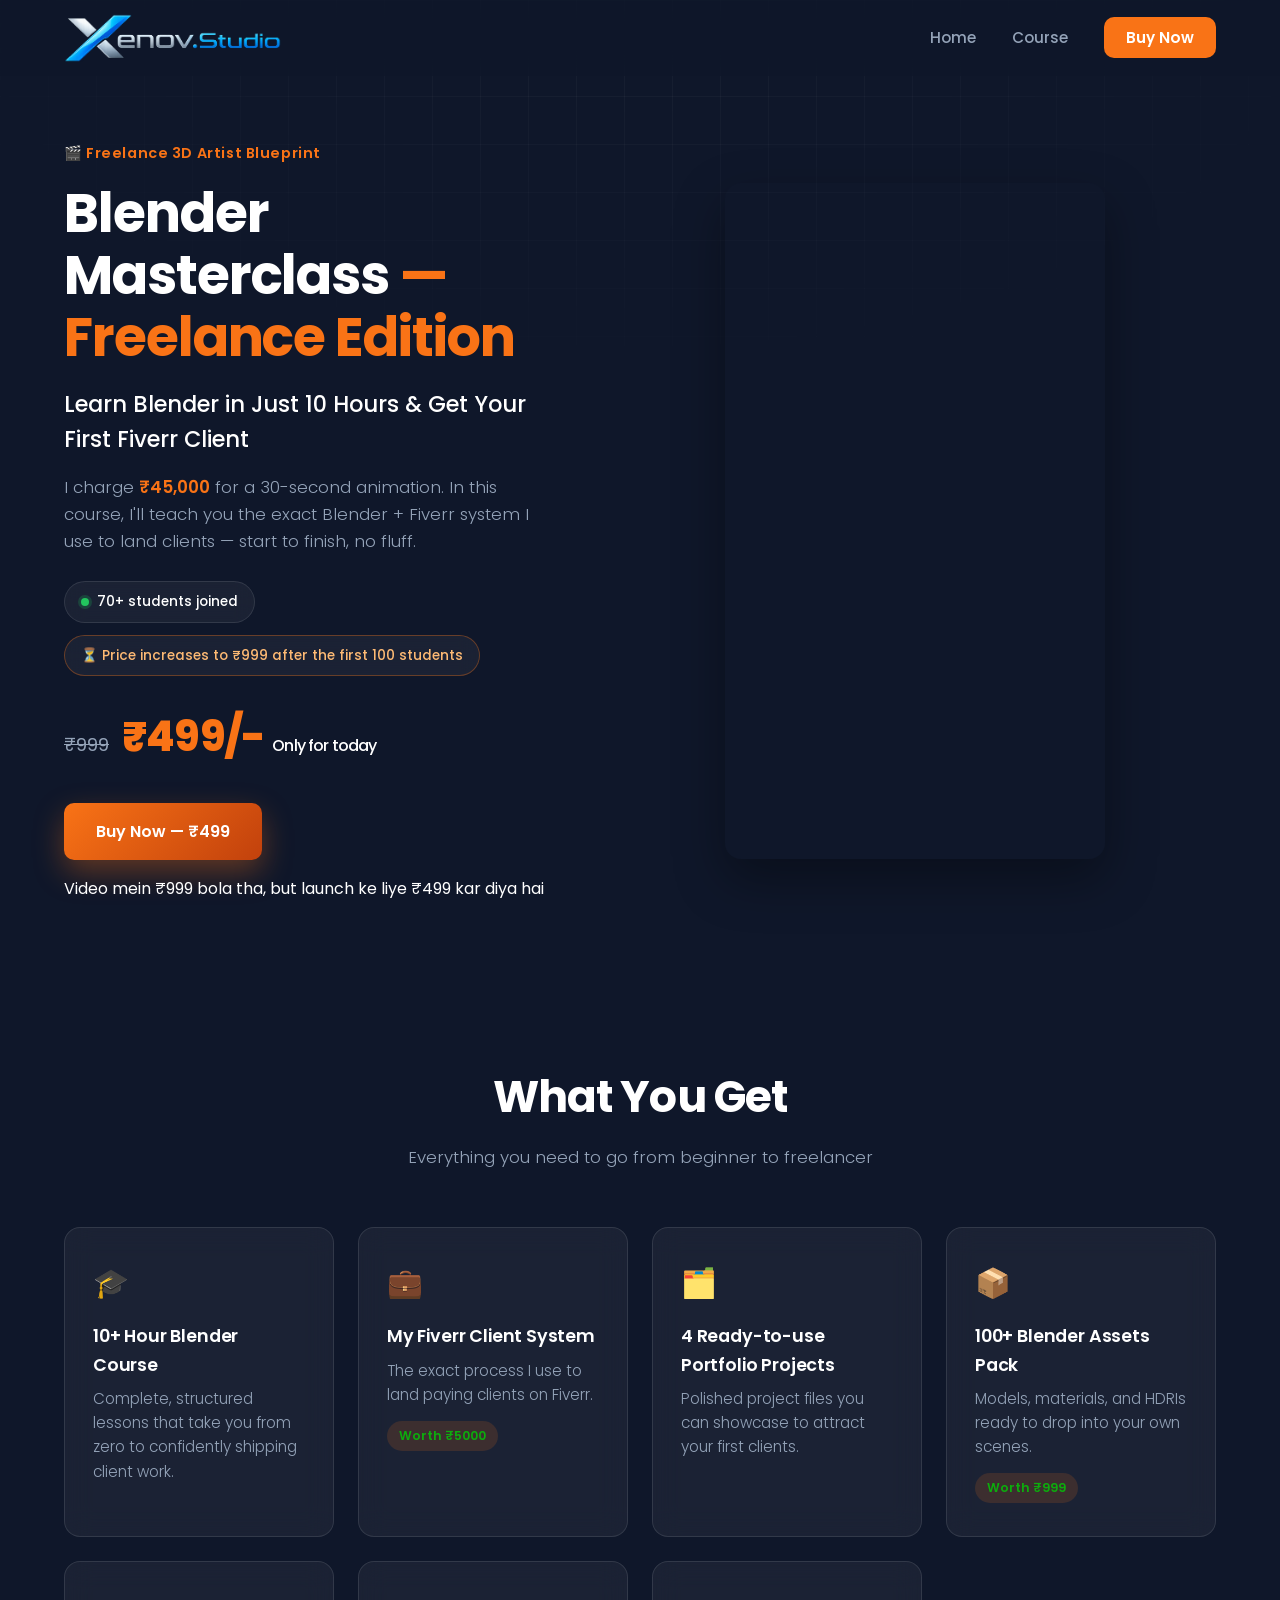
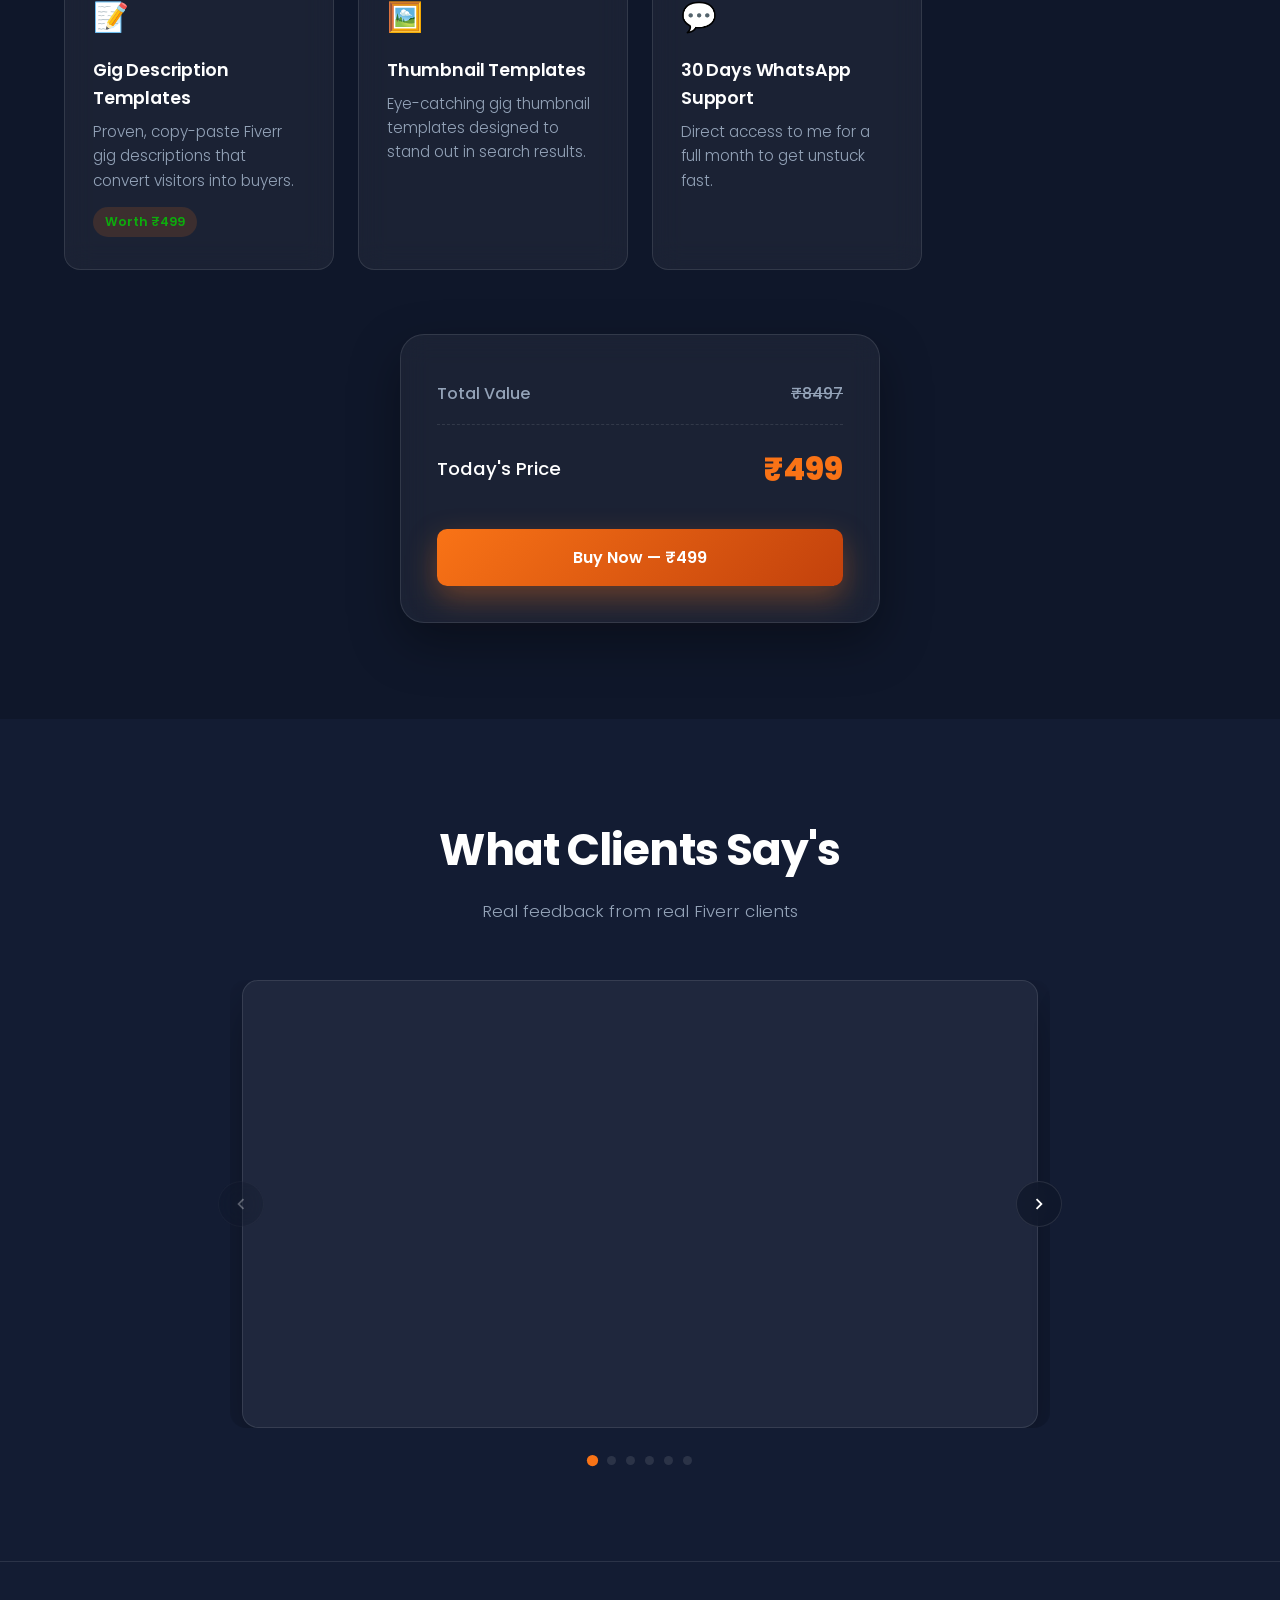
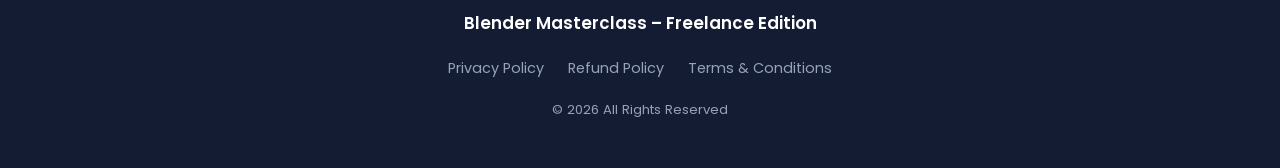
==== payment.html @ 262f9ca8 "Add files via upload" ====
<!doctype html>
<html lang="en">
  <head>
    <meta charset="UTF-8" />
    <meta name="viewport" content="width=device-width, initial-scale=1.0" />
    <title>
      Blender Masterclass – Freelance Edition | Learn Blender in 10 Hours
    </title>
    <meta
      name="description"
      content="Learn Blender in just 10 hours and land your first Fiverr client with the exact Blender + Fiverr system used to charge ₹45,000 per animation."
    />

    <!-- Google Font: Poppins -->
    <link rel="icon" type="image/png" href="images/favicon.ico" />
    <link rel="preconnect" href="https://fonts.googleapis.com" />
    <link rel="preconnect" href="https://fonts.gstatic.com" crossorigin />
    <link
      href="https://fonts.googleapis.com/css2?family=Poppins:wght@300;400;500;600;700;800&display=swap"
      rel="stylesheet"
    />

    <link rel="stylesheet" href="style1.css" />
  </head>
  <body>
    <!-- ===================== VIEWPORT GRID BACKDROP (decorative, purely visual) ===================== -->
    <div class="viewport-grid" aria-hidden="true"></div>

    <!-- ===================== NAVIGATION ===================== -->
    <header class="navbar" id="navbar">
      <nav class="nav-container">
        <a href="#home" class="logo">
          <img src="images/Logo.png" alt="BlenderMC Logo" class="logo-img" />
        </a>

        <button
          class="hamburger"
          id="hamburger"
          aria-label="Toggle navigation menu"
          aria-expanded="false"
          aria-controls="nav-menu"
        >
          <span></span>
          <span></span>
          <span></span>
        </button>

        <ul class="nav-menu" id="nav-menu">
          <li><a href="index.html" class="nav-link">Home</a></li>
          <li><a href="#" class="nav-link">Course</a></li>
          <!-- <li><a href="index.html/contact" class="nav-link">Contact</a></li> -->
          <li>
            <!-- REPLACE HERE: Point this Buy Now link to your Razorpay payment link -->
            <a
              href="https://razorpay.com/payment-link/plink_TEoRaVgR99mHNc"
              class="nav-link nav-cta"
              id="navBuyBtn"
              >Buy Now</a
            >
          </li>
        </ul>
      </nav>
    </header>

    <main>
      <!-- ===================== HERO SECTION ===================== -->
      <section class="hero" id="home">
        <div class="hero-container">
          <div class="hero-content fade-in">
            <p class="eyebrow">🎬 Freelance 3D Artist Blueprint</p>

            <h1 class="hero-title">
              Blender Masterclass
              <span class="accent-text">— Freelance Edition</span>
            </h1>

            <p class="hero-subtitle">
              Learn Blender in Just 10 Hours &amp; Get Your First Fiverr Client
            </p>

            <p class="hero-description">
              I charge <strong>₹45,000</strong> for a 30-second animation. In
              this course, I'll teach you the exact Blender + Fiverr system I
              use to land clients — start to finish, no fluff.
            </p>

            <div class="hero-badges">
              <span class="badge">
                <span class="badge-dot" aria-hidden="true"></span>
                70+ students joined
              </span>
              <span class="badge badge-warning">
                ⏳ Price increases to ₹999 after the first 100 students
              </span>
            </div>

            <div class="price-tag">
              <span class="price-old">₹999</span>
              <span class="price-new"
                >₹499/- <small>Only for today</small></span
              >
            </div>

            <div class="hero-cta">
              <!-- REPLACE HERE: Add your Razorpay payment link to this Buy Now button -->
              <a
                href="https://razorpay.com/payment-link/plink_TEoRaVgR99mHNc"
                class="btn btn-primary"
                id="heroBuyBtn"
              >
                Buy Now — ₹499
              </a>
              <!-- REPLACE HERE: Add your WhatsApp chat link (e.g. https://wa.me/916297179352) -->
              <!-- <a
                href="https://wa.me/916297179352"
                class="btn btn-secondary"
                id="heroWhatsappBtn"
                target="_blank"
                rel="noopener"
              >
                <svg
                  class="btn-icon"
                  viewBox="0 0 24 24"
                  width="20"
                  height="20"
                  aria-hidden="true"
                >
                  <path
                    fill="currentColor"
                    d="M12.04 2C6.58 2 2.13 6.45 2.13 11.91c0 1.75.46 3.48 1.32 4.98L2.05 22l5.25-1.38a9.9 9.9 0 0 0 4.74 1.2h.01c5.46 0 9.91-4.45 9.91-9.91 0-2.65-1.03-5.14-2.9-7.01A9.86 9.86 0 0 0 12.04 2zm0 18.13h-.01c-1.48 0-2.93-.4-4.2-1.15l-.3-.18-3.12.82.83-3.04-.2-.31a8.18 8.18 0 0 1-1.26-4.36c0-4.54 3.7-8.23 8.26-8.23 2.2 0 4.27.86 5.83 2.42a8.18 8.18 0 0 1 2.41 5.82c0 4.55-3.7 8.24-8.24 8.24z"
                  />
                </svg>
                Chat on WhatsApp
              </a> -->
              <p>
                Video mein ₹999 bola tha, but launch ke liye ₹499 kar diya hai
              </p>
            </div>
          </div>

          <div class="hero-visual fade-in">
            <!-- Signature element: hero video styled as a Blender viewport frame -->
            <div class="viewport-frame float-anim">
              <!-- REPLACE HERE: swap YOUR_VIDEO_ID with your actual YouTube video/Shorts ID -->
              <div class="video-wrapper-vertical">
                <iframe
                  src="https://www.youtube.com/embed/dFa8QdQva6A"
                  title="Blender Masterclass Course Preview"
                  frameborder="0"
                  referrerpolicy="strict-origin-when-cross-origin"
                  allow="
                    accelerometer;
                    autoplay;
                    clipboard-write;
                    encrypted-media;
                    gyroscope;
                    picture-in-picture;
                  "
                  allowfullscreen
                  loading="lazy"
                ></iframe>
              </div>
            </div>
          </div>
        </div>
      </section>

      <!-- ===================== WHAT YOU GET SECTION ===================== -->
      <section class="features-section" id="course">
        <div class="section-container">
          <h2 class="section-heading fade-in">What You Get</h2>
          <p class="section-subheading fade-in">
            Everything you need to go from beginner to freelancer
          </p>

          <div class="features-grid">
            <div class="feature-card fade-in">
              <span class="feature-icon" aria-hidden="true">🎓</span>
              <h3>10+ Hour Blender Course</h3>
              <p>
                Complete, structured lessons that take you from zero to
                confidently shipping client work.
              </p>
            </div>

            <div class="feature-card fade-in">
              <span class="feature-icon" aria-hidden="true">💼</span>
              <h3>My Fiverr Client System</h3>
              <p>The exact process I use to land paying clients on Fiverr.</p>
              <span class="feature-value">Worth ₹5000</span>
            </div>

            <div class="feature-card fade-in">
              <span class="feature-icon" aria-hidden="true">🗂️</span>
              <h3>4 Ready-to-use Portfolio Projects</h3>
              <p>
                Polished project files you can showcase to attract your first
                clients.
              </p>
            </div>

            <div class="feature-card fade-in">
              <span class="feature-icon" aria-hidden="true">📦</span>
              <h3>100+ Blender Assets Pack</h3>
              <p>
                Models, materials, and HDRIs ready to drop into your own scenes.
              </p>
              <span class="feature-value">Worth ₹999</span>
            </div>

            <div class="feature-card fade-in">
              <span class="feature-icon" aria-hidden="true">📝</span>
              <h3>Gig Description Templates</h3>
              <p>
                Proven, copy-paste Fiverr gig descriptions that convert visitors
                into buyers.
              </p>
              <span class="feature-value">Worth ₹499</span>
            </div>

            <div class="feature-card fade-in">
              <span class="feature-icon" aria-hidden="true">🖼️</span>
              <h3>Thumbnail Templates</h3>
              <p>
                Eye-catching gig thumbnail templates designed to stand out in
                search results.
              </p>
            </div>

            <div class="feature-card fade-in">
              <span class="feature-icon" aria-hidden="true">💬</span>
              <h3>30 Days WhatsApp Support</h3>
              <p>Direct access to me for a full month to get unstuck fast.</p>
            </div>
          </div>

          <!-- Pricing summary -->
          <div class="pricing-summary fade-in">
            <div class="pricing-row">
              <span>Total Value</span>
              <span class="pricing-strike">₹8497</span>
            </div>
            <div class="pricing-row pricing-row-final">
              <span>Today's Price</span>
              <span class="pricing-final">₹499</span>
            </div>
            <!-- REPLACE HERE: Add your Razorpay payment link to this Buy Now button -->
            <a
              href="https://razorpay.com/payment-link/plink_TEoRaVgR99mHNc"
              class="btn btn-primary btn-block"
              id="featuresBuyBtn"
              >Buy Now — ₹499</a
            >
          </div>
        </div>
      </section>
      <!-- ===================== CUSTOMER REVIEWS SECTION ===================== -->
      <section class="reviews-section" id="reviews">
        <div class="section-container">
          <h2 class="section-heading fade-in">What Clients Say's</h2>
          <p class="section-subheading fade-in">
            Real feedback from real Fiverr clients
          </p>

          <div class="reviews-carousel fade-in" id="reviewsCarousel">
            <div class="carousel-viewport">
              <div class="reviews-track" id="reviewsTrack">
                <!-- Slide 1: YouTube video testimonial -->
                <div class="review-slide">
                  <div class="slide-frame">
                    <!-- REPLACE HERE: swap YOUR_VIDEO_ID with your testimonial video's YouTube ID -->
                    <iframe
                      src="https://www.youtube.com/embed/7azo1lVcGx8?si=S8cuepC3qhZwIMTM"
                      title="Client video testimonial"
                      frameborder="0"
                      referrerpolicy="strict-origin-when-cross-origin"
                      allow="
                        accelerometer;
                        autoplay;
                        clipboard-write;
                        encrypted-media;
                        gyroscope;
                        picture-in-picture;
                      "
                      allowfullscreen
                      loading="lazy"
                    ></iframe>
                  </div>
                </div>

                <!-- Slide 2: Fiverr gig screenshot (part 1) -->
                <div class="review-slide">
                  <div class="slide-frame slide-frame-image">
                    <!-- REPLACE HERE: swap with your Fiverr gig screenshot (top part) -->
                    <img
                      src="images/fiverr-gig-1.jpeg"
                      alt="Fiverr gig listing screenshot, part 1"
                      loading="lazy"
                    />
                  </div>
                </div>

                <!-- Slide 3: Fiverr gig screenshot (part 2) -->
                <div class="review-slide">
                  <div class="slide-frame slide-frame-image">
                    <!-- REPLACE HERE: swap with your Fiverr gig screenshot (remaining part) -->
                    <img
                      src="images/fiverr-gig-2.jpeg"
                      alt="Fiverr gig listing screenshot, part 2"
                      loading="lazy"
                    />
                  </div>
                </div>

                <!-- Slide 4: Client review 1 -->
                <div class="review-slide">
                  <div class="slide-frame slide-frame-review">
                    <div class="review-card">
                      <svg
                        class="quote-icon"
                        viewBox="0 0 32 24"
                        width="36"
                        aria-hidden="true"
                      >
                        <path
                          fill="currentColor"
                          d="M0 24V13.5C0 6 4.8 0.8 12 0v5.5C8 6.5 5.6 9 5.6 13.5H12V24H0zm18 0V13.5C18 6 22.8 0.8 30 0v5.5c-4 1-6.4 3.5-6.4 8H30V24H18z"
                        />
                      </svg>
                      <div class="testi-stars">★★★★★</div>
                      <!-- REPLACE HERE: swap in your client's review text -->
                      <p class="review-text">
                        "Amazing experience working with him! He understood
                        exactly what I wanted and delivered a high-quality video
                        even better than I expected. Communication was smooth,
                        and he was very professional throughout the whole
                        process. I highly recommend him and will definitely work
                        with him again!"
                      </p>
                      <div class="review-author">
                        <!-- REPLACE HERE: swap with client's profile/company logo -->
                        <img
                          src="images/client-logo-1.jpeg"
                          alt=""
                          class="review-avatar"
                          loading="lazy"
                        />
                        <div class="review-author-info">
                          <!-- REPLACE HERE: client name -->
                          <span class="review-name">Zetch_</span>
                          <!-- REPLACE HERE: client country/region -->
                          <span class="review-location">— Turkey</span>
                        </div>
                      </div>
                    </div>
                  </div>
                </div>

                <!-- Slide 5: Client review 2 -->
                <div class="review-slide">
                  <div class="slide-frame slide-frame-review">
                    <div class="review-card">
                      <svg
                        class="quote-icon"
                        viewBox="0 0 32 24"
                        width="36"
                        aria-hidden="true"
                      >
                        <path
                          fill="currentColor"
                          d="M0 24V13.5C0 6 4.8 0.8 12 0v5.5C8 6.5 5.6 9 5.6 13.5H12V24H0zm18 0V13.5C18 6 22.8 0.8 30 0v5.5c-4 1-6.4 3.5-6.4 8H30V24H18z"
                        />
                      </svg>
                      <div class="testi-stars">★★★★★</div>
                      <!-- REPLACE HERE: swap in your client's review text -->
                      <p class="review-text">
                        "Amazing work! Super easy to communicate with and very
                        responsive to feedback. The delivery exceeded my
                        expectations and I'll definitely come back for more
                        projects!"
                      </p>
                      <div class="review-author">
                        <!-- REPLACE HERE: swap with client's profile/company logo -->
                        <img
                          src="images/client-logo-2.jpeg"
                          alt=""
                          class="review-avatar"
                          loading="lazy"
                        />
                        <div class="review-author-info">
                          <!-- REPLACE HERE: client name -->
                          <span class="review-name">Perimvo</span>
                          <!-- REPLACE HERE: client country/region -->
                          <span class="review-location">_Netherlands</span>
                        </div>
                      </div>
                    </div>
                  </div>
                </div>

                <!-- Slide 6: Client review 3 -->
                <div class="review-slide">
                  <div class="slide-frame slide-frame-review">
                    <div class="review-card">
                      <svg
                        class="quote-icon"
                        viewBox="0 0 32 24"
                        width="36"
                        aria-hidden="true"
                      >
                        <path
                          fill="currentColor"
                          d="M0 24V13.5C0 6 4.8 0.8 12 0v5.5C8 6.5 5.6 9 5.6 13.5H12V24H0zm18 0V13.5C18 6 22.8 0.8 30 0v5.5c-4 1-6.4 3.5-6.4 8H30V24H18z"
                        />
                      </svg>
                      <div class="testi-stars">★★★★★</div>
                      <!-- REPLACE HERE: swap in your client's review text -->
                      <p class="review-text">
                        "Best guy on Fiverr, i order from him only!"
                      </p>
                      <div class="review-author">
                        <!-- REPLACE HERE: swap with client's profile/company logo -->
                        <img
                          src="images/client-logo-3.jpeg"
                          alt=""
                          class="review-avatar"
                          loading="lazy"
                        />
                        <div class="review-author-info">
                          <!-- REPLACE HERE: client name -->
                          <span class="review-name">Teamblazeforce</span>
                          <!-- REPLACE HERE: client country/region -->
                          <span class="review-location">_Norway</span>
                        </div>
                      </div>
                    </div>
                  </div>
                </div>
              </div>
            </div>

            <!-- Prev / Next controls -->
            <button
              class="carousel-btn carousel-btn-prev"
              id="prevSlideBtn"
              aria-label="Previous slide"
            >
              <svg
                viewBox="0 0 24 24"
                width="22"
                height="22"
                aria-hidden="true"
              >
                <path
                  fill="currentColor"
                  d="M15.4 7.4 14 6l-6 6 6 6 1.4-1.4L10.8 12z"
                />
              </svg>
            </button>
            <button
              class="carousel-btn carousel-btn-next"
              id="nextSlideBtn"
              aria-label="Next slide"
            >
              <svg
                viewBox="0 0 24 24"
                width="22"
                height="22"
                aria-hidden="true"
              >
                <path
                  fill="currentColor"
                  d="M8.6 7.4 10 6l6 6-6 6-1.4-1.4L13.2 12z"
                />
              </svg>
            </button>
          </div>

          <!-- Pagination dots (generated by JS) -->
          <div
            class="carousel-dots"
            id="carouselDots"
            role="tablist"
            aria-label="Review slides"
          ></div>
        </div>
      </section>
    </main>

    <!-- ===================== FOOTER ===================== -->
    <footer class="footer">
      <div class="section-container footer-container">
        <p class="footer-brand">Blender Masterclass – Freelance Edition</p>
        <ul class="footer-links">
          <li><a href="#">Privacy Policy</a></li>
          <li><a href="#">Refund Policy</a></li>
          <li><a href="#">Terms &amp; Conditions</a></li>
        </ul>
        <p class="footer-copy">© 2026 All Rights Reserved</p>
      </div>
    </footer>

    <script src="script1.js"></script>
  </body>
</html>
---- style1.css ----
/* ==========================================================================
   Blender Masterclass – Freelance Edition
   style.css
   --------------------------------------------------------------------------
   Design tokens live at the top as CSS custom properties. The visual concept
   borrows from Blender's own 3D viewport: a dark workspace, dashed corner
   brackets that frame the hero preview like a viewport gizmo, and a fine
   background grid reminiscent of the 3D-cursor grid floor in Blender.
   ========================================================================== */

:root {
  /* ---- Color tokens ---- */
  --color-bg: #0F172A;
  --color-bg-soft: #131c33;
  --color-surface: rgba(255, 255, 255, 0.05);
  --color-surface-border: rgba(255, 255, 255, 0.1);
  --color-text: #FFFFFF;
  --color-text-muted: #94A3B8;
  --color-accent: #F97316;
  --color-accent-dark: #C2410C;
  --color-accent-soft: rgba(249, 115, 22, 0.15);
  --color-success: #22C55E;

  /* ---- Typography ---- */
  --font-main: 'Poppins', -apple-system, BlinkMacSystemFont, sans-serif;

  /* ---- Layout ---- */
  --max-width: 1200px;
  --radius-sm: 10px;
  --radius-md: 16px;
  --radius-lg: 24px;
  --nav-height: 76px;

  /* ---- Shadows ---- */
  --shadow-soft: 0 20px 50px rgba(0, 0, 0, 0.35);
  --shadow-glow: 0 0 0 1px rgba(249, 115, 22, 0.25), 0 20px 40px rgba(249, 115, 22, 0.15);

  /* ---- Motion ---- */
  --transition-fast: 0.2s ease;
  --transition-medium: 0.4s cubic-bezier(0.22, 1, 0.36, 1);
}

/* ==========================================================================
   Reset & base
   ========================================================================== */

* {
  margin: 0;
  padding: 0;
  box-sizing: border-box;
}

html {
  scroll-behavior: smooth;
  scroll-padding-top: var(--nav-height);
  overflow-x: hidden;
  width: 100%;
}

body {
  font-family: var(--font-main);
  background-color: var(--color-bg);
  color: var(--color-text);
  line-height: 1.6;
  overflow-x: hidden;
  width: 100%;
  max-width: 100vw;
  /* Blocks horizontal swipe/pan gestures on touch devices — this is what
     was letting a left-swipe drag the off-canvas mobile nav into view even
     though it's positioned outside the viewport. Vertical scrolling (pan-y)
     still works normally. */
  touch-action: pan-y;
  -webkit-font-smoothing: antialiased;
}

/*logo*/

.logo{
    display: flex;
    align-items: center;
    text-decoration: none;
}

.logo-img{
    height: 50px;   /* Adjust as needed */
    width: auto;
    display: block;
}

img {
  max-width: 100%;
  display: block;
}

a {
  text-decoration: none;
  color: inherit;
}

ul {
  list-style: none;
}

section {
  position: relative;
}

.section-container {
  max-width: var(--max-width);
  margin: 0 auto;
  padding: 96px 24px;
}

.section-heading {
  font-size: clamp(1.9rem, 3.5vw, 2.75rem);
  font-weight: 700;
  text-align: center;
  letter-spacing: -0.02em;
}

.section-subheading {
  text-align: center;
  color: var(--color-text-muted);
  max-width: 560px;
  margin: 12px auto 56px;
  font-weight: 300;
  font-size: 1.05rem;
}

.accent-text {
  color: var(--color-accent);
}

/* Decorative background grid, echoing a Blender viewport floor grid */
.viewport-grid {
  position: fixed;
  inset: 0;
  z-index: -1;
  background-image:
    linear-gradient(rgba(255, 255, 255, 0.035) 1px, transparent 1px),
    linear-gradient(90deg, rgba(255, 255, 255, 0.035) 1px, transparent 1px);
  background-size: 48px 48px;
  mask-image: radial-gradient(ellipse 80% 60% at 50% 0%, #000 10%, transparent 75%);
}

/* Respect reduced motion preference */
@media (prefers-reduced-motion: reduce) {
  html {
    scroll-behavior: auto;
  }
  *,
  *::before,
  *::after {
    animation-duration: 0.001ms !important;
    animation-iteration-count: 1 !important;
    transition-duration: 0.001ms !important;
    scroll-behavior: auto !important;
  }
}

/* Visible keyboard focus state for accessibility */
a:focus-visible,
button:focus-visible {
  outline: 2px solid var(--color-accent);
  outline-offset: 3px;
  border-radius: 4px;
}

/* ==========================================================================
   Buttons
   ========================================================================== */

.btn {
  display: inline-flex;
  align-items: center;
  justify-content: center;
  gap: 8px;
  padding: 16px 32px;
  border-radius: var(--radius-sm);
  font-weight: 600;
  font-size: 1rem;
  border: none;
  cursor: pointer;
  transition: transform var(--transition-fast), box-shadow var(--transition-fast), background var(--transition-fast);
  white-space: nowrap;
}

.btn-primary {
  background: linear-gradient(135deg, var(--color-accent), var(--color-accent-dark));
  color: #fff;
  box-shadow: 0 12px 30px rgba(249, 115, 22, 0.35);
}

.btn-primary:hover {
  transform: translateY(-3px);
  box-shadow: 0 16px 40px rgba(249, 115, 22, 0.5);
}

.btn-secondary {
  background: var(--color-surface);
  color: var(--color-text);
  border: 1px solid var(--color-surface-border);
  backdrop-filter: blur(10px);
}

.btn-secondary:hover {
  transform: translateY(-3px);
  border-color: var(--color-accent);
  background: rgba(249, 115, 22, 0.08);
}

.btn-block {
  width: 100%;
}

.btn-icon {
  flex-shrink: 0;
}

/* ==========================================================================
   Navbar
   ========================================================================== */

.navbar {
  position: sticky;
  top: 0;
  left: 0;
  right: 0;
  z-index: 100;
  height: var(--nav-height);
  display: flex;
  align-items: center;
  background: rgba(15, 23, 42, 0.7);
  backdrop-filter: blur(14px);
  -webkit-backdrop-filter: blur(14px);
  border-bottom: 1px solid transparent;
  transition: box-shadow var(--transition-medium), border-color var(--transition-medium), background var(--transition-medium);
}

.navbar.scrolled {
  background: rgba(15, 23, 42, 0.92);
  border-bottom-color: var(--color-surface-border);
  box-shadow: 0 10px 30px rgba(0, 0, 0, 0.35);
}

.nav-container {
  width: 100%;
  max-width: var(--max-width);
  margin: 0 auto;
  padding: 0 24px;
  display: flex;
  align-items: center;
  justify-content: space-between;
}

.logo {
  display: flex;
  align-items: center;
  gap: 8px;
  font-size: 1.25rem;
  font-weight: 700;
  letter-spacing: -0.01em;
}

.logo-mark {
  color: var(--color-accent);
  display: inline-flex;
}

.logo-accent {
  color: var(--color-accent);
}

.nav-menu {
  display: flex;
  align-items: center;
  gap: 36px;
}

.nav-link {
  font-size: 0.95rem;
  font-weight: 500;
  color: var(--color-text-muted);
  position: relative;
  transition: color var(--transition-fast);
}

.nav-link::after {
  content: "";
  position: absolute;
  left: 0;
  bottom: -6px;
  width: 0;
  height: 2px;
  background: var(--color-accent);
  transition: width var(--transition-fast);
}

.nav-link:hover {
  color: var(--color-text);
}

.nav-link:hover::after {
  width: 100%;
}

.nav-cta {
  background: var(--color-accent);
  color: #fff !important;
  padding: 10px 22px;
  border-radius: var(--radius-sm);
  font-weight: 600;
}

.nav-cta::after {
  display: none;
}

.nav-cta:hover {
  background: var(--color-accent-dark);
}

/* Hamburger (mobile) */
.hamburger {
  display: none;
  flex-direction: column;
  justify-content: center;
  gap: 5px;
  width: 40px;
  height: 40px;
  background: none;
  border: none;
  cursor: pointer;
  z-index: 110;
}

.hamburger span {
  display: block;
  width: 100%;
  height: 2px;
  background: var(--color-text);
  border-radius: 2px;
  transition: transform var(--transition-fast), opacity var(--transition-fast);
}

.hamburger.active span:nth-child(1) {
  transform: translateY(7px) rotate(45deg);
}

.hamburger.active span:nth-child(2) {
  opacity: 0;
}

.hamburger.active span:nth-child(3) {
  transform: translateY(-7px) rotate(-45deg);
}

/* ==========================================================================
   Hero
   ========================================================================== */

.hero {
  min-height: calc(100vh - var(--nav-height));
  display: flex;
  align-items: center;
  padding: 64px 0;
}

.hero-container {
  max-width: var(--max-width);
  margin: 0 auto;
  padding: 0 24px;
  display: grid;
  grid-template-columns: 0.9fr 1.1fr;
  gap: 56px;
  align-items: center;
}

.eyebrow {
  display: inline-block;
  color: var(--color-accent);
  font-weight: 600;
  font-size: 0.9rem;
  letter-spacing: 0.04em;
  margin-bottom: 18px;
}

.hero-title {
  font-size: clamp(2.2rem, 4.2vw, 3.4rem);
  font-weight: 700;
  line-height: 1.15;
  letter-spacing: -0.02em;
  margin-bottom: 18px;
}

.hero-subtitle {
  font-size: clamp(1.1rem, 2vw, 1.4rem);
  font-weight: 500;
  color: var(--color-text);
  margin-bottom: 16px;
}

.hero-description {
  color: var(--color-text-muted);
  font-weight: 300;
  font-size: 1.05rem;
  max-width: 520px;
  margin-bottom: 26px;
}

.hero-description strong {
  color: var(--color-accent);
  font-weight: 600;
}

.hero-badges {
  display: flex;
  flex-wrap: wrap;
  gap: 12px;
  margin-bottom: 28px;
}

.badge {
  display: inline-flex;
  align-items: center;
  gap: 8px;
  padding: 9px 16px;
  border-radius: 999px;
  background: var(--color-surface);
  border: 1px solid var(--color-surface-border);
  font-size: 0.85rem;
  font-weight: 500;
  color: var(--color-text);
  backdrop-filter: blur(10px);
}

.badge-dot {
  width: 8px;
  height: 8px;
  border-radius: 50%;
  background: var(--color-success);
  box-shadow: 0 0 0 3px rgba(34, 197, 94, 0.2);
}

.badge-warning {
  color: #FDBA74;
  border-color: rgba(249, 115, 22, 0.35);
}

.price-tag {
  display: flex;
  align-items: baseline;
  gap: 14px;
  margin-bottom: 32px;
}

.price-old {
  text-decoration: line-through;
  color: var(--color-text-muted);
  font-size: 1.15rem;
  font-weight: 400;
}

.price-new {
  font-size: clamp(2rem, 4vw, 2.6rem);
  font-weight: 800;
  color: var(--color-accent);
  letter-spacing: -0.02em;
}

.price-new small {
  font-size: 1rem;
  font-weight: 500;
  color: var(--color-text);
}

.hero-cta {
  display: flex;
  flex-wrap: wrap;
  gap: 16px;
}

/* ---- Hero visual: viewport-framed thumbnail (signature element) ---- */

.hero-visual {
  display: flex;
  justify-content: center;
}

.viewport-frame {
  position: relative;
  width: 100%;
  max-width: 420px;   /* was 620px — narrower to fit the vertical video */
}

.viewport-corner {
  position: absolute;
  width: 26px;
  height: 26px;
  border: 2px solid var(--color-accent);
  opacity: 0.9;
}

.viewport-corner.tl {
  top: -2px;
  left: -2px;
  border-right: none;
  border-bottom: none;
  border-top-left-radius: 8px;
}

.viewport-corner.tr {
  top: -2px;
  right: -2px;
  border-left: none;
  border-bottom: none;
  border-top-right-radius: 8px;
}

.viewport-corner.bl {
  bottom: -2px;
  left: -2px;
  border-right: none;
  border-top: none;
  border-bottom-left-radius: 8px;
}

.viewport-corner.br {
  bottom: -2px;
  right: -2px;
  border-left: none;
  border-top: none;
  border-bottom-right-radius: 8px;
}

.thumbnail-img {
  width: 100%;
  height: auto;
  border-radius: var(--radius-md);
  box-shadow: 0 25px 60px rgba(0, 0, 0, 0.45);
}

.viewport-tag {
  position: absolute;
  bottom: 30px;
  left: 30px;
  padding: 6px 12px;
  border-radius: 999px;
  background: rgba(15, 23, 42, 0.85);
  border: 1px solid var(--color-surface-border);
  font-size: 0.7rem;
  letter-spacing: 0.03em;
  color: var(--color-text-muted);
  backdrop-filter: blur(8px);
}

/* Floating animation for the hero thumbnail */
.float-anim {
  animation: float 5s ease-in-out infinite;
}

@keyframes float {
  0%, 100% { transform: translateY(0); }
  50% { transform: translateY(-14px); }
}

/* ==========================================================================
   Course Preview Section
   ========================================================================== */

.preview-section {
  background: var(--color-bg-soft);
}

.video-wrapper {
  position: relative;
  width: 100%;
  max-width: 860px;
  margin: 0 auto;
  aspect-ratio: 16 / 9;
  border-radius: var(--radius-md);
  overflow: hidden;
  box-shadow: var(--shadow-soft);
  border: 1px solid var(--color-surface-border);
}

.video-wrapper video {
  position: absolute;
  inset: 0;
  width: 100%;
  height: 100%;
  object-fit: cover;
  background: #000;
}

/* ==========================================================================
   Features / What You Get
   ========================================================================== */

.features-grid {
  display: grid;
  grid-template-columns: repeat(auto-fit, minmax(260px, 1fr));
  gap: 24px;
}

.feature-card {
  position: relative;
  padding: 32px 28px;
  border-radius: var(--radius-md);
  background: var(--color-surface);
  border: 1px solid var(--color-surface-border);
  backdrop-filter: blur(14px);
  transition: transform var(--transition-medium), box-shadow var(--transition-medium), border-color var(--transition-medium);
}

.feature-card:hover {
  transform: translateY(-8px);
  border-color: rgba(249, 115, 22, 0.4);
  box-shadow: var(--shadow-glow);
}

.feature-icon {
  display: inline-flex;
  font-size: 1.8rem;
  margin-bottom: 16px;
}

.feature-card h3 {
  font-size: 1.1rem;
  font-weight: 600;
  margin-bottom: 8px;
  letter-spacing: -0.01em;
}

.feature-card p {
  color: var(--color-text-muted);
  font-size: 0.95rem;
  font-weight: 300;
}

.feature-value {
  display: inline-block;
  margin-top: 14px;
  padding: 5px 12px;
  font-size: 0.78rem;
  font-weight: 600;
  border-radius: 999px;
  background: var(--color-accent-soft);
  color: rgb(13, 172, 13);
}

/* ---- Pricing summary card ---- */

.pricing-summary {
  max-width: 480px;
  margin: 64px auto 0;
  padding: 36px;
  border-radius: var(--radius-lg);
  background: var(--color-surface);
  border: 1px solid var(--color-surface-border);
  backdrop-filter: blur(14px);
  box-shadow: var(--shadow-soft);
}

.pricing-row {
  display: flex;
  justify-content: space-between;
  align-items: center;
  padding: 10px 0;
  color: var(--color-text-muted);
  font-weight: 500;
}

.pricing-strike {
  text-decoration: line-through;
  color: var(--color-text-muted);
}

.pricing-row-final {
  border-top: 1px dashed var(--color-surface-border);
  margin-top: 8px;
  padding-top: 18px;
  color: var(--color-text);
  font-size: 1.15rem;
}

.pricing-final {
  font-size: 2rem;
  font-weight: 800;
  color: var(--color-accent);
}

.pricing-summary .btn {
  margin-top: 24px;
}

/* ==========================================================================
   Contact Section
   ========================================================================== */

.contact-layout {
  display: flex;
  flex-direction: column;
  align-items: center;
  gap: 28px;
  max-width: 640px;
  margin: 0 auto;
}

.contact-form {
  width: 100%;
  padding: 36px;
  border-radius: var(--radius-md);
  background: var(--color-surface);
  border: 1px solid var(--color-surface-border);
  backdrop-filter: blur(14px);
  box-shadow: var(--shadow-soft);
}

.form-row {
  display: grid;
  grid-template-columns: 1fr 1fr;
  gap: 20px;
}

.form-group {
  margin-bottom: 20px;
  display: flex;
  flex-direction: column;
}

.form-group label {
  font-size: 0.85rem;
  font-weight: 500;
  color: var(--color-text-muted);
  margin-bottom: 8px;
}

.form-group input,
.form-group select {
  width: 100%;
  padding: 13px 16px;
  border-radius: var(--radius-sm);
  background: rgba(255, 255, 255, 0.04);
  border: 1px solid var(--color-surface-border);
  color: var(--color-text);
  font-family: var(--font-main);
  font-size: 0.95rem;
  transition: border-color var(--transition-fast), background var(--transition-fast);
}

.form-group select {
  appearance: none;
  background-image: url("data:image/svg+xml,%3Csvg xmlns='http://www.w3.org/2000/svg' width='14' height='9' viewBox='0 0 14 9' fill='none'%3E%3Cpath d='M1 1L7 7L13 1' stroke='%2394A3B8' stroke-width='1.6' stroke-linecap='round' stroke-linejoin='round'/%3E%3C/svg%3E");
  background-repeat: no-repeat;
  background-position: right 16px center;
  padding-right: 40px;
}

.form-group select option {
  background: var(--color-bg-soft);
  color: var(--color-text);
}

.form-group input::placeholder {
  color: rgba(148, 163, 184, 0.6);
}

.form-group input:focus,
.form-group select:focus {
  outline: none;
  border-color: var(--color-accent);
  background: rgba(249, 115, 22, 0.06);
}

.form-group input.field-invalid,
.form-group select.field-invalid {
  border-color: #f87171;
  background: rgba(248, 113, 113, 0.06);
}

.form-error {
  display: none;
  margin-top: 6px;
  font-size: 0.78rem;
  color: #f87171;
}

.form-error.visible {
  display: block;
}

.form-note {
  margin-top: 16px;
  text-align: center;
  font-size: 0.82rem;
  color: var(--color-text-muted);
}

/* ---- Contact cards ---- */

.contact-card {
  text-align: center;
  padding: 40px 28px;
  border-radius: var(--radius-md);
  background: var(--color-surface);
  border: 1px solid var(--color-surface-border);
  backdrop-filter: blur(14px);
  transition: transform var(--transition-medium), box-shadow var(--transition-medium);
}

/* ---- Quick-contact icons (WhatsApp + Email) ---- */

.contact-icons {
  display: flex;
  gap: 18px;
}

.icon-btn {
  display: flex;
  align-items: center;
  justify-content: center;
  width: 54px;
  height: 54px;
  border-radius: 50%;
  background: var(--color-surface);
  border: 1px solid var(--color-surface-border);
  color: var(--color-text-muted);
  backdrop-filter: blur(14px);
  transition: transform var(--transition-fast), color var(--transition-fast), border-color var(--transition-fast);
}

.icon-btn:hover {
  transform: translateY(-4px);
  color: var(--color-accent);
  border-color: rgba(249, 115, 22, 0.4);
}

.contact-card:hover {
  transform: translateY(-6px);
  box-shadow: var(--shadow-glow);
}

.contact-icon {
  display: inline-flex;
  color: var(--color-accent);
  margin-bottom: 16px;
}

.contact-card h3 {
  font-size: 1.15rem;
  font-weight: 600;
  margin-bottom: 6px;
}

.contact-detail {
  color: var(--color-text-muted);
  font-size: 0.95rem;
  margin-bottom: 22px;
  word-break: break-word;
}

/* ==========================================================================
   Footer
   ========================================================================== */

.footer {
  border-top: 1px solid var(--color-surface-border);
  background: var(--color-bg-soft);
}

.footer-container {
  padding: 48px 24px;
  display: flex;
  flex-direction: column;
  align-items: center;
  gap: 18px;
  text-align: center;
}

.footer-brand {
  font-weight: 600;
  font-size: 1.05rem;
}

.footer-links {
  display: flex;
  flex-wrap: wrap;
  justify-content: center;
  gap: 24px;
}

.footer-links a {
  color: var(--color-text-muted);
  font-size: 0.9rem;
  transition: color var(--transition-fast);
}

.footer-links a:hover {
  color: var(--color-accent);
}

.footer-copy {
  color: var(--color-text-muted);
  font-size: 0.82rem;
}

/* ==========================================================================
   Floating Buttons
   ========================================================================== */

.floating-whatsapp {
  position: fixed;
  bottom: 24px;
  right: 24px;
  width: 58px;
  height: 58px;
  display: flex;
  align-items: center;
  justify-content: center;
  border-radius: 50%;
  background: #25D366;
  color: #fff;
  box-shadow: 0 12px 30px rgba(37, 211, 102, 0.4);
  z-index: 90;
  transition: transform var(--transition-fast);
}

.floating-whatsapp:hover {
  transform: scale(1.08);
}

.floating-buy {
  position: fixed;
  bottom: 24px;
  left: 24px;
  right: 100px;
  display: none;
  align-items: center;
  justify-content: center;
  gap: 8px;
  padding: 15px;
  border-radius: var(--radius-sm);
  background: linear-gradient(135deg, var(--color-accent), var(--color-accent-dark));
  color: #fff;
  font-weight: 600;
  box-shadow: 0 12px 30px rgba(249, 115, 22, 0.4);
  z-index: 90;
}

.floating-buy-price {
  opacity: 0.9;
}

/* ==========================================================================
   Scroll fade-in animation
   ========================================================================== */

.fade-in {
  opacity: 0;
  transform: translateY(24px);
  transition: opacity 0.7s ease, transform 0.7s ease;
}

.fade-in.visible {
  opacity: 1;
  transform: translateY(0);
}

/* ==========================================================================
   Responsive breakpoints
   ========================================================================== */

/* Tablet and below */
@media (max-width: 900px) {
  .hero-container {
    grid-template-columns: 1fr;
    text-align: center;
  }

  .hero-visual {
    order: -1;
  }

  .hero-description {
    margin-inline: auto;
  }

  .hero-badges,
  .hero-cta,
  .price-tag {
    justify-content: center;
  }

  .viewport-frame {
    max-width: 620px;
  }

  .contact-layout {
    max-width: 560px;
  }
}

@media (max-width: 560px) {
  .contact-form {
    padding: 28px 22px;
  }

  .form-row {
    grid-template-columns: 1fr;
    gap: 0;
  }
}

/* Mobile nav */
@media (max-width: 760px) {
  .hamburger {
    display: flex;
  }

  .nav-menu {
    position: fixed;
    top: var(--nav-height);
    right: 0;
    height: calc(100vh - var(--nav-height));
    width: min(78vw, 320px);
    flex-direction: column;
    align-items: flex-start;
    gap: 8px;
    padding: 32px 28px;
    background: rgba(15, 23, 42, 0.98);
    border-left: 1px solid var(--color-surface-border);
    transform: translateX(100%);
    transition: transform var(--transition-medium), visibility var(--transition-medium);
    visibility: hidden;
  }

  .nav-menu.open {
    transform: translateX(0);
    visibility: visible;
  }

  .nav-menu li {
    width: 100%;
  }

  .nav-link {
    display: block;
    width: 100%;
    padding: 12px 0;
    font-size: 1.05rem;
  }

  .nav-cta {
    text-align: center;
    margin-top: 8px;
  }

  /* Reveal the floating mobile Buy Now button */
  .floating-buy {
    display: flex;
  }

  .floating-whatsapp {
    width: 52px;
    height: 52px;
    bottom: 88px;
  }
}

@media (max-width: 560px) {
  .section-container {
    padding: 72px 20px;
  }

  .hero-cta {
    flex-direction: column;
    width: 100%;
  }

  .hero-cta .btn {
    width: 100%;
  }

  .price-tag {
    flex-direction: column;
    align-items: flex-start;
    gap: 4px;
  }

  .floating-buy {
    left: 16px;
    right: 16px;
    bottom: 16px;
  }

  .floating-whatsapp {
    right: 16px;
    bottom: 82px;
  }
}






.video-wrapper-vertical {
  position: relative;
  width: 100%;
  max-width: 380px;
  aspect-ratio: 9 / 16;
  margin: 0 auto;
  border-radius: var(--radius-md);
  overflow: hidden;
  box-shadow: var(--shadow-soft);
}

.video-wrapper-vertical iframe {
  position: absolute;
  inset: 0;
  width: 100%;
  height: 100%;
  border: 0;
}

/* ==========================================================================
   Customer Reviews Carousel
   ========================================================================== */

.reviews-section {
  background: var(--color-bg-soft);
}

.reviews-carousel {
  position: relative;
  max-width: 820px;
  margin: 0 auto;
}

/* Clips the neighboring slides so only the active one is ever visible */
.carousel-viewport {
  overflow: hidden;
  border-radius: var(--radius-md);
}

.reviews-track {
  display: flex;
  width: 100%;
  transition: transform var(--transition-medium);
}

.review-slide {
  flex: 0 0 100%;
  width: 100%;
  box-sizing: border-box;
  padding: 0 12px;
  display: flex;             /* NEW */
  align-items: center;       /* NEW */
  justify-content: center;   /* NEW */
}

/* Every slide sits inside a fixed 16:9 frame, whatever its content */
.slide-frame {
  position: relative;
  width: 100%;
  aspect-ratio: 16 / 9;
  border-radius: var(--radius-md);
  overflow: hidden;
  border: 1px solid var(--color-surface-border);
  background: var(--color-surface);
  box-shadow: var(--shadow-soft);
  transform: scale(0.96);
  opacity: 0.7;
  transition: transform 0.5s ease, opacity 0.5s ease;
}

/* Active slide "pops" into focus */
.review-slide.is-active .slide-frame {
  transform: scale(1);
  opacity: 1;
}

.slide-frame iframe {
  position: absolute;
  inset: 0;
  width: 100%;
  height: 100%;
  border: 0;
}

/* Screenshot slides: contain (not crop) so nothing important gets cut off */
.slide-frame-image {
  display: flex;
  align-items: center;
  justify-content: center;
  background: var(--color-bg);
}

.slide-frame-image img {
  width: 100%;
  height: 100%;
  object-fit: contain;
}

/* Review-text slides */
.slide-frame-review {
  display: flex;
  align-items: center;
  justify-content: center;
  padding: 40px;
  aspect-ratio: auto;   /* NEW — overrides the inherited 16:9 ratio */
  min-height: 320px;    /* NEW — sensible floor so it doesn't collapse too small */
  height: auto;         /* NEW */
}

.review-card {
  max-width: 520px;
  text-align: center;
}

.quote-icon {
  color: var(--color-accent);
  opacity: 0.6;
  margin-bottom: 12px;
}

.testi-stars {
  color: var(--color-accent);
  font-size: 1rem;
  letter-spacing: 2px;
  margin-bottom: 12px;
}

.review-text {
  font-size: clamp(1rem, 2vw, 1.2rem);
  font-weight: 300;
  color: var(--color-text);
  line-height: 1.7;
  margin-bottom: 24px;
}

.review-author {
  display: flex;
  align-items: center;
  justify-content: center;
  gap: 12px;
}

.review-avatar {
  width: 44px;
  height: 44px;
  border-radius: 50%;
  object-fit: cover;
  border: 1px solid var(--color-surface-border);
}

.review-author-info {
  display: flex;
  flex-direction: column;
  align-items: flex-start;
  text-align: left;
}

.review-name {
  font-weight: 600;
  font-size: 0.95rem;
  color: var(--color-text);
}

.review-location {
  font-size: 0.82rem;
  color: var(--color-text-muted);
}

/* ---- Prev / Next buttons ---- */

.carousel-btn {
  position: absolute;
  top: 50%;
  transform: translateY(-50%);
  width: 46px;
  height: 46px;
  display: flex;
  align-items: center;
  justify-content: center;
  border-radius: 50%;
  background: rgba(15, 23, 42, 0.75);
  border: 1px solid var(--color-surface-border);
  color: var(--color-text);
  backdrop-filter: blur(10px);
  cursor: pointer;
  z-index: 5;
  transition: transform var(--transition-fast), color var(--transition-fast), border-color var(--transition-fast), opacity var(--transition-fast);
}

.carousel-btn:hover {
  color: var(--color-accent);
  border-color: rgba(249, 115, 22, 0.4);
}

.carousel-btn:disabled {
  opacity: 0.3;
  cursor: default;
}

.carousel-btn:disabled:hover {
  color: var(--color-text);
  border-color: var(--color-surface-border);
}

.carousel-btn-prev {
  left: -12px;
}

.carousel-btn-prev:hover {
  transform: translateY(-50%) translateX(-2px);
}

.carousel-btn-next {
  right: -12px;
}

.carousel-btn-next:hover {
  transform: translateY(-50%) translateX(2px);
}

/* ---- Pagination dots ---- */

.carousel-dots {
  display: flex;
  justify-content: center;
  gap: 10px;
  margin-top: 28px;
}

.carousel-dot {
  width: 9px;
  height: 9px;
  border-radius: 50%;
  background: var(--color-surface-border);
  border: none;
  cursor: pointer;
  padding: 0;
  transition: background var(--transition-fast), transform var(--transition-fast);
}

.carousel-dot:hover {
  background: rgba(249, 115, 22, 0.5);
}

.carousel-dot.active {
  background: var(--color-accent);
  transform: scale(1.25);
}

/* ---- Responsive ---- */

@media (max-width: 640px) {
  .carousel-btn-prev { left: 6px; }
  .carousel-btn-next { right: 6px; }

  .slide-frame-review {
    padding: 24px;
    min-height: 280px;   /* NEW */
  }

  .review-author { flex-direction: column; gap: 8px; }
  .review-author-info { align-items: center; text-align: center; }
}
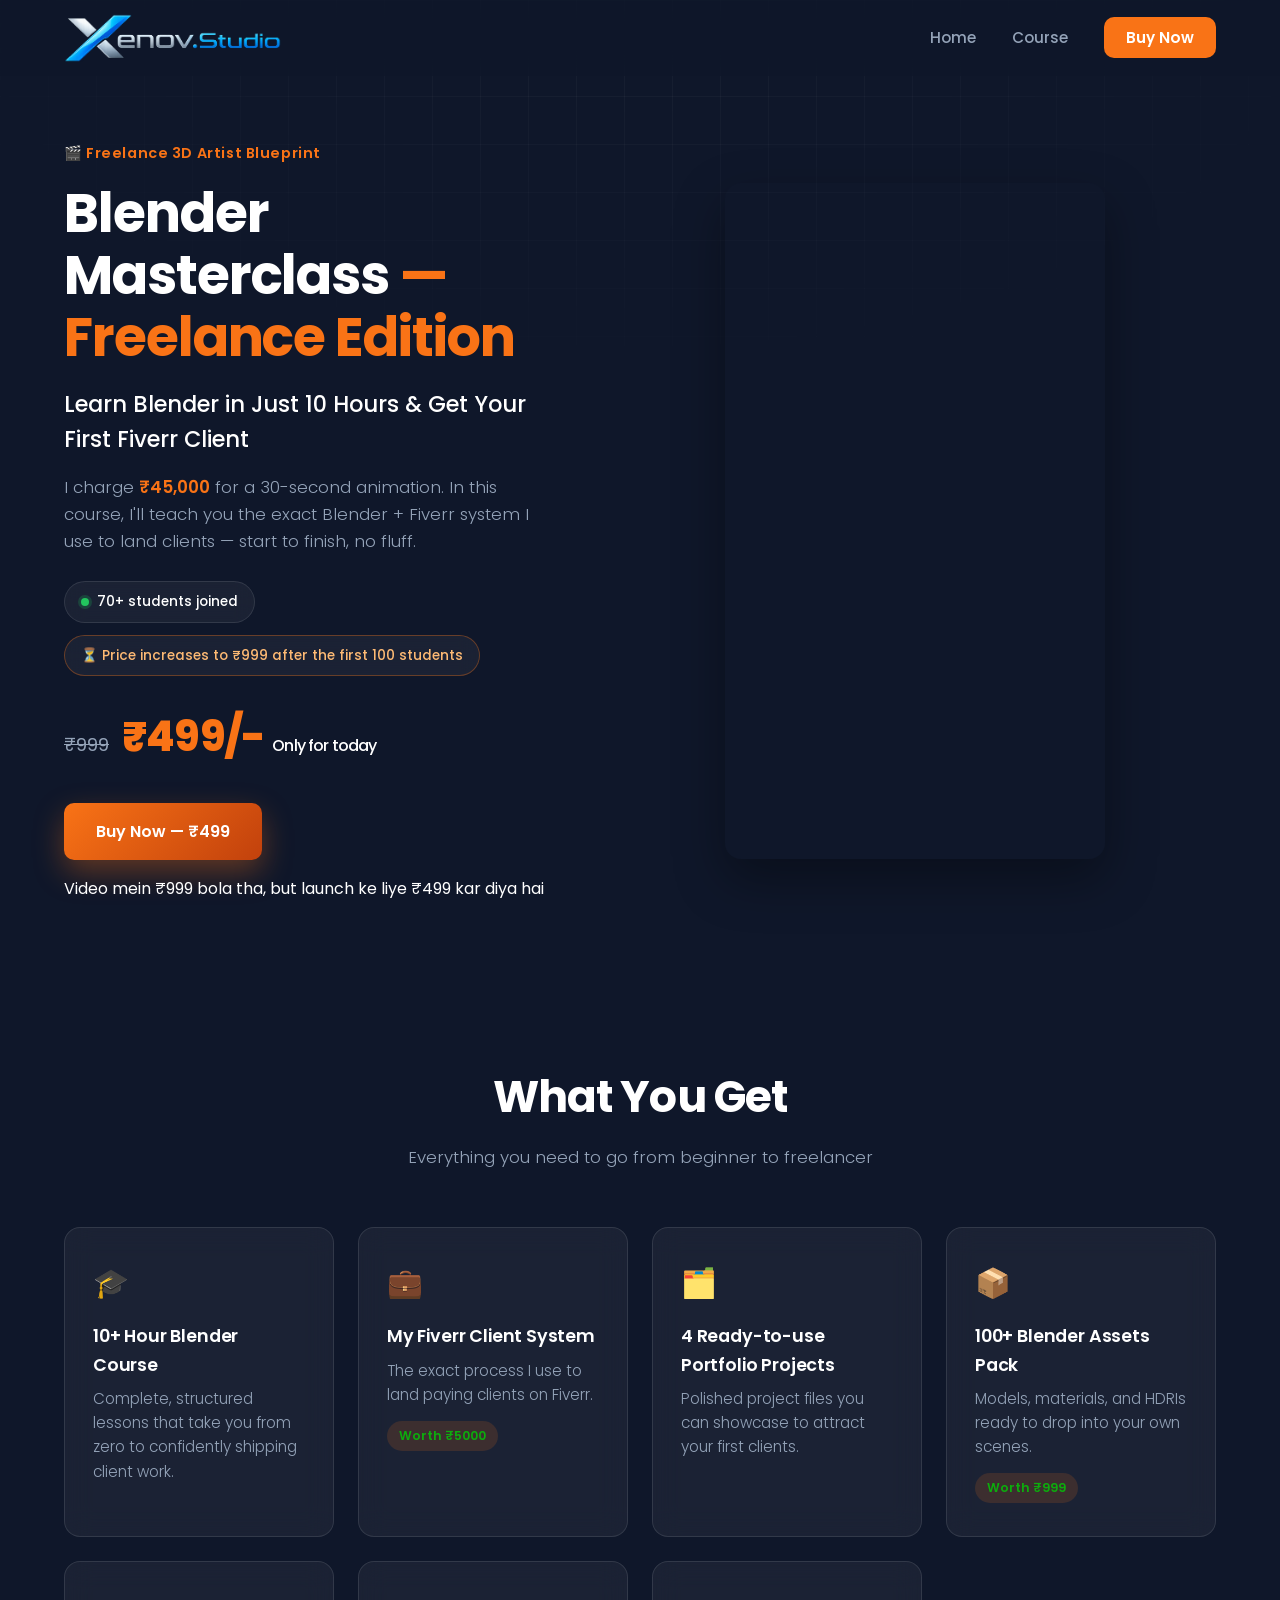
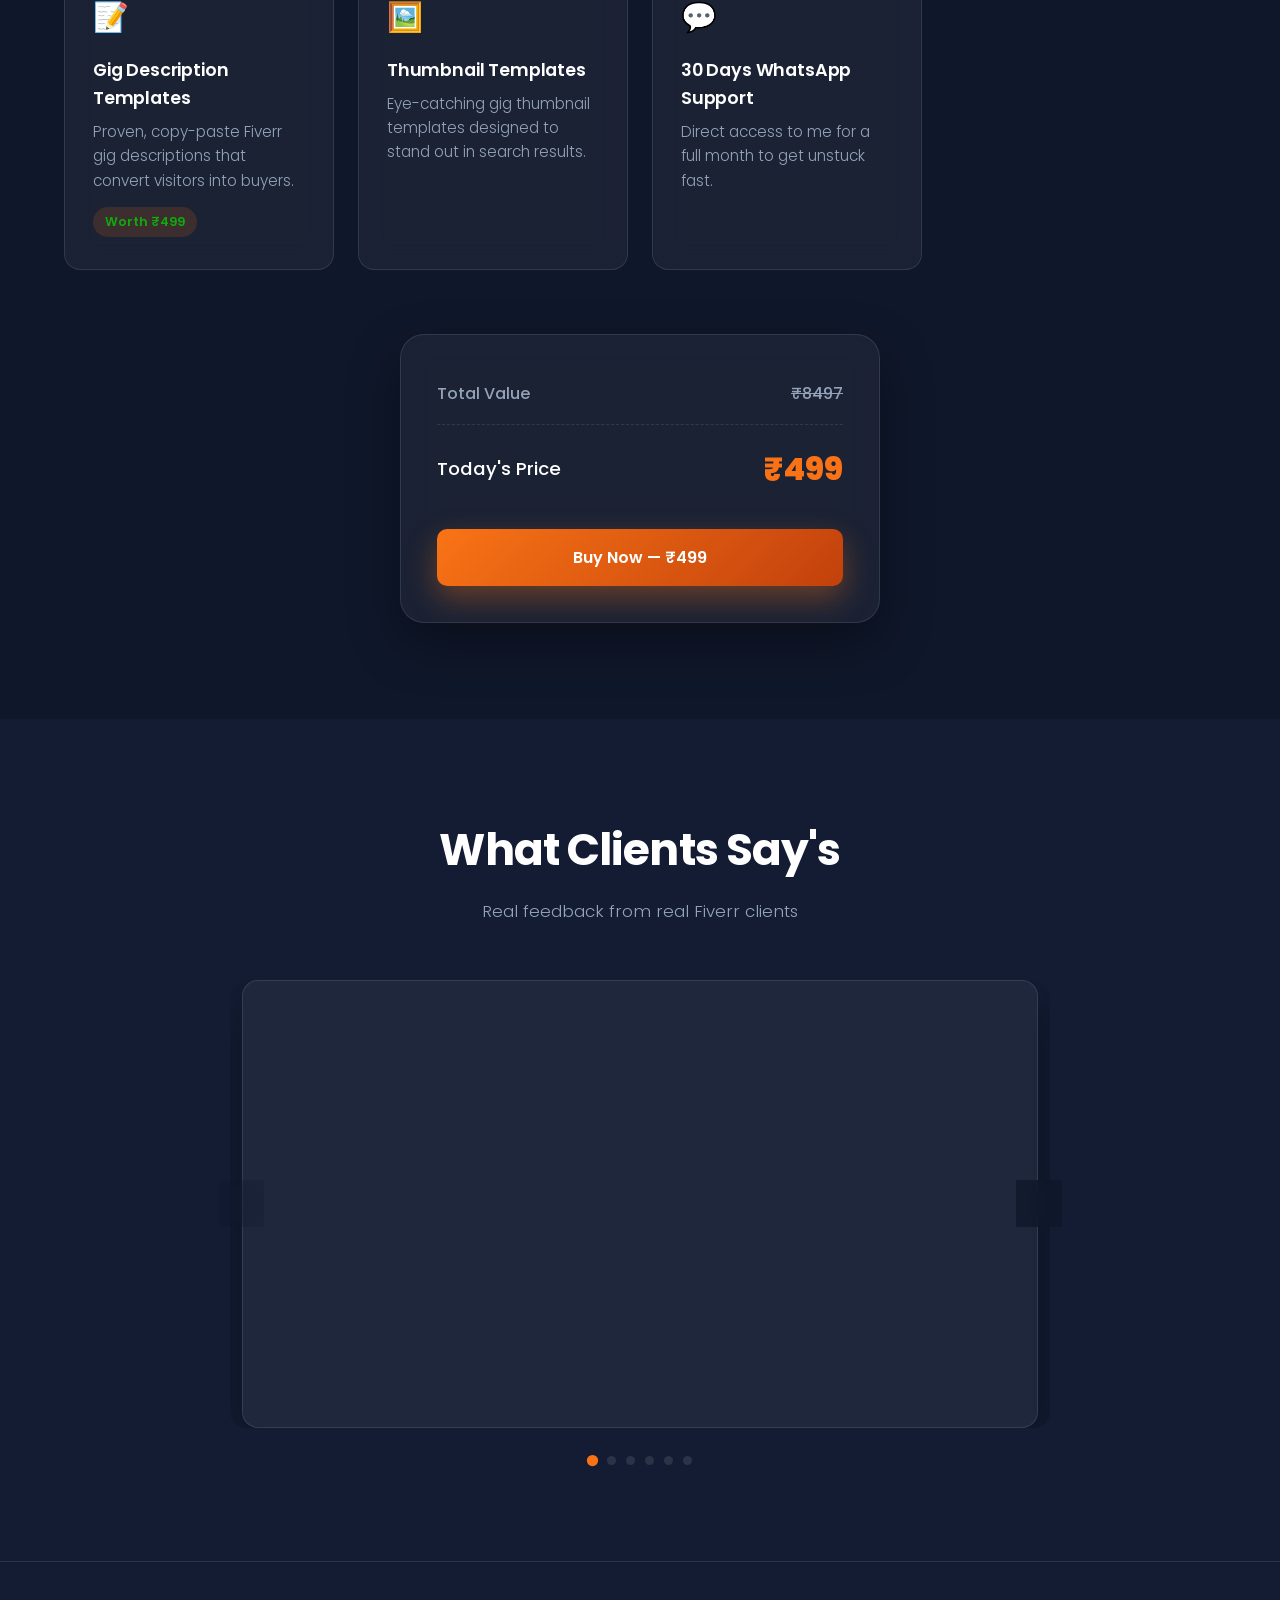
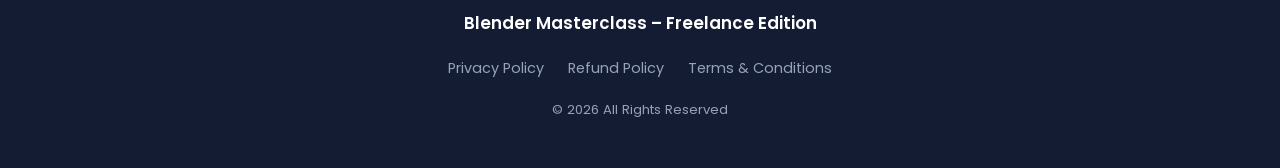
==== commit a1689774: "Add id to carousel viewport for better targeting" ====
--- a/payment.html
+++ b/payment.html
@@ -263,7 +263,7 @@
           </p>
 
           <div class="reviews-carousel fade-in" id="reviewsCarousel">
-            <div class="carousel-viewport">
+            <div class="carousel-viewport" id="carouselViewport">
               <div class="reviews-track" id="reviewsTrack">
                 <!-- Slide 1: YouTube video testimonial -->
                 <div class="review-slide">
